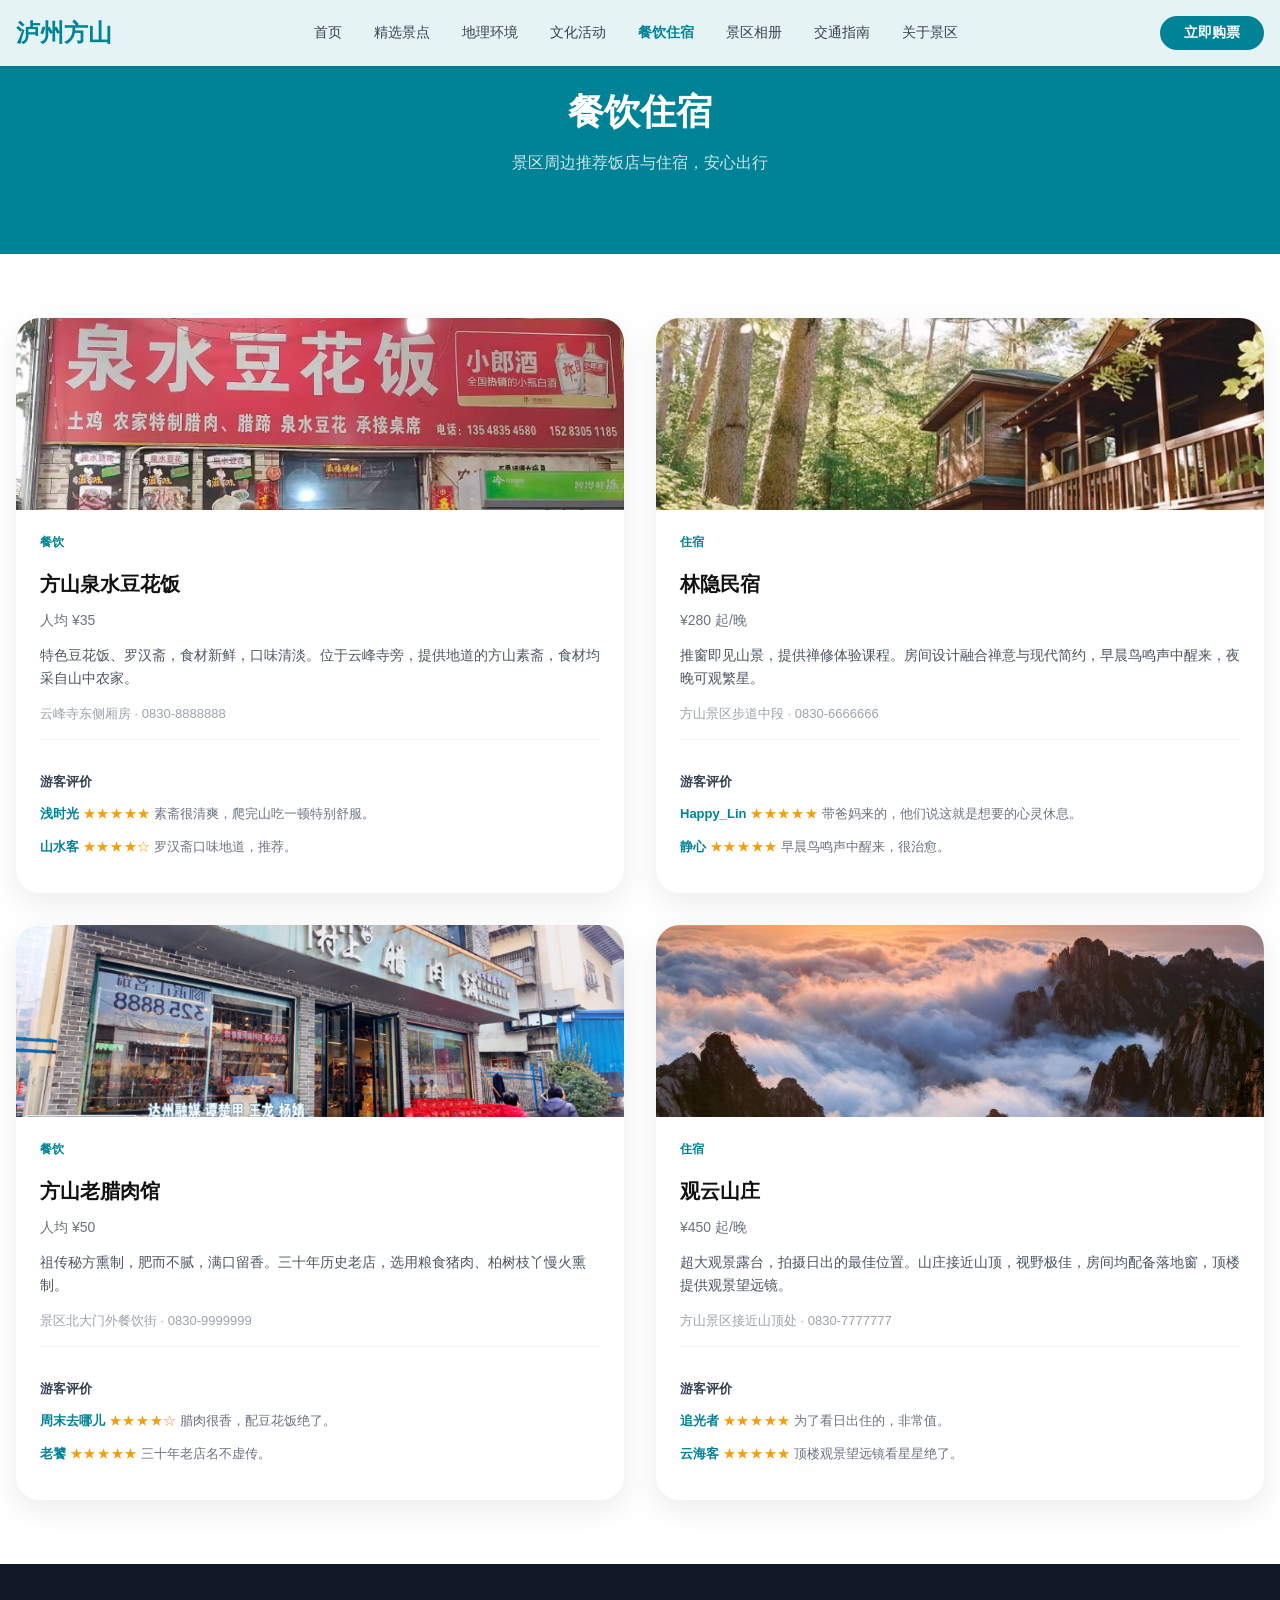
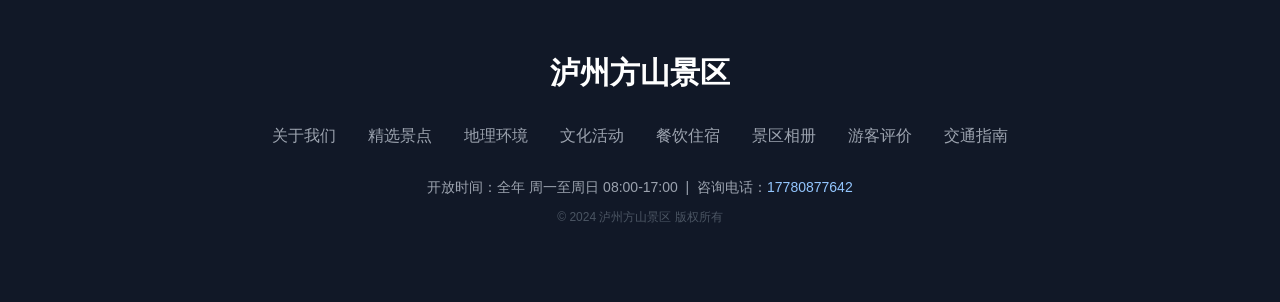
==== canyin.html @ 8b6f4e0c "first" ====
<!DOCTYPE html>
<html lang="zh-CN">

<head>
    <meta charset="UTF-8">
    <meta name="viewport" content="width=device-width, initial-scale=1.0">
    <title>餐饮住宿 - 泸州方山景区</title>
    <link rel="stylesheet" href="css/main.css">
    <link rel="stylesheet" href="css/com.css">
</head>

<body>
    <nav class="nav">
        <div class="nav-inner">
            <a href="index.html" class="nav-logo">泸州方山</a>
            <div class="nav-links">
                <a href="index.html">首页</a>
                <a href="jingdian.html">精选景点</a>
                <a href="dili.html">地理环境</a>
                <a href="wenhuahuodong.html">文化活动</a>
                <a href="canyin.html" class="active">餐饮住宿</a>
                <a href="tuji.html">景区相册</a>
                <a href="jiaotong.html">交通指南</a>
                <a href="guanyu.html">关于景区</a>
            </div>
            <a href="guanyu.html" class="nav-cta">立即购票</a>
        </div>
    </nav>
    <header class="page-header">
        <h1>餐饮住宿</h1>
        <p>景区周边推荐饭店与住宿，安心出行</p>
    </header>
    <section class="section">
        <div class="food-grid">
            <article class="food-card">
                <div class="food-card-image"><img src="img/quanshui-douhuafan.jpg" alt="泉水豆花饭"></div>
                <div class="food-card-body">
                    <div class="food-card-type">餐饮</div>
                    <h3>方山泉水豆花饭</h3>
                    <p class="food-card-price">人均 ¥35</p>
                    <p class="food-card-desc">特色豆花饭、罗汉斋，食材新鲜，口味清淡。位于云峰寺旁，提供地道的方山素斋，食材均采自山中农家。</p>
                    <p class="food-card-loc">云峰寺东侧厢房 · 0830-8888888</p>
                    <div class="food-reviews">
                        <h4>游客评价</h4>
                        <p class="review-snippet"><span class="user">浅时光</span> <span class="stars">★★★★★</span>
                            素斋很清爽，爬完山吃一顿特别舒服。</p>
                        <p class="review-snippet"><span class="user">山水客</span> <span class="stars">★★★★☆</span>
                            罗汉斋口味地道，推荐。</p>
                    </div>
                </div>
            </article>
            <article class="food-card">
                <div class="food-card-image"><img src="img/minsu.png" alt="林隐民宿"></div>
                <div class="food-card-body">
                    <div class="food-card-type">住宿</div>
                    <h3>林隐民宿</h3>
                    <p class="food-card-price">¥280 起/晚</p>
                    <p class="food-card-desc">推窗即见山景，提供禅修体验课程。房间设计融合禅意与现代简约，早晨鸟鸣声中醒来，夜晚可观繁星。</p>
                    <p class="food-card-loc">方山景区步道中段 · 0830-6666666</p>
                    <div class="food-reviews">
                        <h4>游客评价</h4>
                        <p class="review-snippet"><span class="user">Happy_Lin</span> <span class="stars">★★★★★</span>
                            带爸妈来的，他们说这就是想要的心灵休息。</p>
                        <p class="review-snippet"><span class="user">静心</span> <span class="stars">★★★★★</span>
                            早晨鸟鸣声中醒来，很治愈。</p>
                    </div>
                </div>
            </article>
            <article class="food-card">
                <div class="food-card-image"><img src="img/larouguan.png" alt="方山老腊肉馆"></div>
                <div class="food-card-body">
                    <div class="food-card-type">餐饮</div>
                    <h3>方山老腊肉馆</h3>
                    <p class="food-card-price">人均 ¥50</p>
                    <p class="food-card-desc">祖传秘方熏制，肥而不腻，满口留香。三十年历史老店，选用粮食猪肉、柏树枝丫慢火熏制。</p>
                    <p class="food-card-loc">景区北大门外餐饮街 · 0830-9999999</p>
                    <div class="food-reviews">
                        <h4>游客评价</h4>
                        <p class="review-snippet"><span class="user">周末去哪儿</span> <span class="stars">★★★★☆</span>
                            腊肉很香，配豆花饭绝了。</p>
                        <p class="review-snippet"><span class="user">老饕</span> <span class="stars">★★★★★</span>
                            三十年老店名不虚传。</p>
                    </div>
                </div>
            </article>
            <article class="food-card">
                <div class="food-card-image"><img src="img/guanyu-banner.jpg" alt="观云山庄"></div>
                <div class="food-card-body">
                    <div class="food-card-type">住宿</div>
                    <h3>观云山庄</h3>
                    <p class="food-card-price">¥450 起/晚</p>
                    <p class="food-card-desc">超大观景露台，拍摄日出的最佳位置。山庄接近山顶，视野极佳，房间均配备落地窗，顶楼提供观景望远镜。</p>
                    <p class="food-card-loc">方山景区接近山顶处 · 0830-7777777</p>
                    <div class="food-reviews">
                        <h4>游客评价</h4>
                        <p class="review-snippet"><span class="user">追光者</span> <span class="stars">★★★★★</span>
                            为了看日出住的，非常值。</p>
                        <p class="review-snippet"><span class="user">云海客</span> <span class="stars">★★★★★</span>
                            顶楼观景望远镜看星星绝了。</p>
                    </div>
                </div>
            </article>
        </div>
    </section>
    <footer class="footer">
        <div>
            <h2>泸州方山景区</h2>
            <div class="footer-links">
                <a href="guanyu.html">关于我们</a>
                <a href="jingdian.html">精选景点</a>
                <a href="dili.html">地理环境</a>
                <a href="wenhuahuodong.html">文化活动</a>
                <a href="canyin.html">餐饮住宿</a>
                <a href="tuji.html">景区相册</a>
                <a href="index.html#pingjia">游客评价</a>
                <a href="jiaotong.html">交通指南</a>
            </div>
            <p class="footer-info">开放时间：全年 周一至周日 08:00-17:00 &nbsp;|&nbsp; 咨询电话：<a
                    href="tel:17780877642">17780877642</a></p>
            <p class="footer-copy">&copy; 2024 泸州方山景区 版权所有</p>
        </div>
    </footer>
    <script src="js/main.js"></script>
</body>

</html>
---- css/main.css ----
/* Layout & components - 泸州方山景区 */
:root {
    --river-blue: #008397;
    --max-width: 80rem;
    --spacing: 1rem;
}

* {
    box-sizing: border-box;
}

body {
    margin: 0;
    font-family: 'Noto Sans SC', -apple-system, sans-serif;
    color: #111;
    background: #fff;
}

/* ----- Nav ----- */
.nav {
    position: fixed;
    top: 0;
    left: 0;
    right: 0;
    z-index: 50;
    background: rgba(255,255,255,0.9);
    backdrop-filter: blur(8px);
    box-shadow: 0 1px 3px rgba(0,0,0,0.08);
    padding: 1rem 0;
}

.nav-inner {
    max-width: var(--max-width);
    margin: 0 auto;
    padding: 0 var(--spacing);
    display: flex;
    justify-content: space-between;
    align-items: center;
}

.nav-logo {
    font-size: 1.5rem;
    font-weight: 700;
    color: var(--river-blue);
    text-decoration: none;
}

.nav-links {
    display: none;
}

@media (min-width: 768px) {
    .nav-links {
        display: flex;
        gap: 2rem;
        font-size: 0.875rem;
        font-weight: 500;
    }
    .nav-links a {
        color: #374151;
        text-decoration: none;
    }
    .nav-links a:hover,
    .nav-links a.active {
        color: var(--river-blue);
        font-weight: 700;
    }
}

.nav-cta {
    background: var(--river-blue);
    color: #fff;
    padding: 0.5rem 1.5rem;
    border-radius: 9999px;
    font-size: 0.875rem;
    font-weight: 700;
    text-decoration: none;
}

/* ----- Banner (index) ----- */
.banner {
    min-height: 100vh;
    position: relative;
    display: flex;
    align-items: center;
    justify-content: center;
    overflow: hidden;
}

.banner img {
    position: absolute;
    inset: 0;
    width: 100%;
    height: 100%;
    object-fit: cover;
}

.banner-overlay {
    position: absolute;
    inset: 0;
    background: rgba(0,0,0,0.4);
}

.banner-content {
    position: relative;
    z-index: 10;
    text-align: center;
    color: #fff;
    padding: var(--spacing);
}

.banner h1 {
    font-size: clamp(2rem, 5vw, 4rem);
    font-weight: 700;
    margin-bottom: 1.5rem;
}

.banner p {
    font-size: 1.25rem;
    opacity: 0.9;
    margin-bottom: 2.5rem;
}

.banner-btns {
    display: flex;
    flex-wrap: wrap;
    justify-content: center;
    gap: 1rem;
}

.btn-primary {
    background: #fff;
    color: var(--river-blue);
    padding: 0.75rem 2rem;
    border-radius: 9999px;
    font-weight: 700;
    text-decoration: none;
    transition: transform 0.2s;
}

.btn-primary:hover {
    transform: scale(1.05);
}

.btn-outline {
    border: 2px solid #fff;
    color: #fff;
    padding: 0.75rem 2rem;
    border-radius: 9999px;
    font-weight: 700;
    text-decoration: none;
    transition: background 0.2s, color 0.2s;
}

.btn-outline:hover {
    background: #fff;
    color: var(--river-blue);
}

/* ----- Content section ----- */
.section {
    max-width: var(--max-width);
    margin: 0 auto;
    padding: 4rem var(--spacing);
}

.cards {
    display: grid;
    grid-template-columns: 1fr;
    gap: 2rem;
}

@media (min-width: 768px) {
    .cards {
        grid-template-columns: repeat(3, 1fr);
    }
}

.card {
    cursor: pointer;
}

.card-image {
    display: block;
    height: 16rem;
    border-radius: 1.5rem;
    overflow: hidden;
    margin-bottom: 1.5rem;
    box-shadow: 0 10px 15px -3px rgba(0,0,0,0.1);
    text-decoration: none;
}

.card-image img {
    width: 100%;
    height: 100%;
    object-fit: cover;
    transition: transform 0.5s;
}

.card:hover .card-image img {
    transform: scale(1.1);
}

.card h3 {
    font-size: 1.5rem;
    font-weight: 700;
    margin-bottom: 0.5rem;
}

.card-desc {
    color: #6b7280;
    font-size: 0.875rem;
}

.card-link {
    margin-top: 1rem;
    display: inline-block;
    color: var(--river-blue);
    font-weight: 700;
    text-decoration: none;
}

/* ----- Footer ----- */
.footer {
    background: #111827;
    color: #fff;
    padding: 4rem var(--spacing);
    text-align: center;
}

.footer h2 {
    font-size: 1.875rem;
    font-weight: 700;
    margin-bottom: 2rem;
}

.footer-links {
    display: flex;
    justify-content: center;
    gap: 2rem;
    margin-bottom: 2rem;
}

.footer-links a {
    color: #9ca3af;
    text-decoration: none;
}

.footer-links a:hover {
    color: #fff;
}

.footer-info {
    font-size: 0.875rem;
    color: #9ca3af;
    margin-bottom: 0.5rem;
}

.footer-info a {
    color: #93c5fd;
    text-decoration: none;
}

.footer-info a:hover {
    text-decoration: underline;
}

.footer-copy {
    font-size: 0.75rem;
    color: #4b5563;
}

/* ----- Page header (page1) ----- */
.page-header {
    background: var(--river-blue);
    color: #fff;
    padding: 4rem var(--spacing);
    text-align: center;
}

.page-header h1 {
    font-size: 2.25rem;
    font-weight: 700;
    margin-bottom: 0.5rem;
}

.page-header p {
    opacity: 0.8;
}

/* ----- 图集 Gallery ----- */
.gallery-grid {
    display: grid;
    grid-template-columns: repeat(2, 1fr);
    gap: 1rem;
}

@media (min-width: 640px) {
    .gallery-grid {
        grid-template-columns: repeat(3, 1fr);
        gap: 1.25rem;
    }
}

@media (min-width: 1024px) {
    .gallery-grid {
        grid-template-columns: repeat(4, 1fr);
        gap: 1.5rem;
    }
}

.gallery-item {
    margin: 0;
    border-radius: 0.75rem;
    overflow: hidden;
    box-shadow: 0 4px 6px -1px rgba(0,0,0,0.1), 0 2px 4px -2px rgba(0,0,0,0.1);
}

.gallery-item img {
    width: 100%;
    height: 12rem;
    object-fit: cover;
    display: block;
}

.gallery-item:hover img {
    transform: scale(1.05);
}

.gallery-item img {
    transition: transform 0.3s ease;
}

/* ----- Page1: 景点分类 ----- */
.filters {
    display: flex;
    gap: 1rem;
    margin-bottom: 2rem;
    overflow-x: auto;
    padding-bottom: 1rem;
}

.filters button {
    flex-shrink: 0;
    padding: 0.5rem 1.5rem;
    border-radius: 9999px;
    border: none;
    font-size: 0.875rem;
    cursor: pointer;
    white-space: nowrap;
}

.filters button.active {
    background: var(--river-blue);
    color: #fff;
}

.filters button:not(.active) {
    background: #f3f4f6;
    color: #4b5563;
}

.attraction-grid {
    display: grid;
    grid-template-columns: 1fr;
    gap: 2rem;
}

@media (min-width: 768px) {
    .attraction-grid {
        grid-template-columns: repeat(2, 1fr);
    }
}

@media (min-width: 1024px) {
    .attraction-grid {
        grid-template-columns: repeat(4, 1fr);
    }
}

.attraction-item {
    display: block;
    text-decoration: none;
    color: inherit;
}

.attraction-item .thumb {
    height: 12rem;
    border-radius: 1rem;
    overflow: hidden;
    margin-bottom: 0.5rem;
}

.attraction-item .thumb img {
    width: 100%;
    height: 100%;
    object-fit: cover;
    transition: transform 0.5s;
}

.attraction-item:hover .thumb img {
    transform: scale(1.1);
}

.attraction-item .tag {
    font-size: 0.75rem;
    color: var(--river-blue);
    font-weight: 700;
}

.attraction-item h3 {
    font-size: 1.125rem;
    font-weight: 700;
}

/* ----- Page2: 关于景区 ----- */
.about-card {
    max-width: 64rem;
    margin: 2rem auto;
    background: #fff;
    box-shadow: 0 25px 50px -12px rgba(0,0,0,0.25);
    border-radius: 3rem;
    overflow: hidden;
}

.about-banner {
    position: relative;
    height: 24rem;
}

.about-banner img {
    width: 100%;
    height: 100%;
    object-fit: cover;
}

.about-banner-overlay {
    position: absolute;
    inset: 0;
    background: rgba(0,0,0,0.3);
    display: flex;
    align-items: center;
    justify-content: center;
}

.about-banner h1 {
    font-size: 3rem;
    font-weight: 700;
    color: #fff;
}

.about-body {
    padding: 4rem;
}

.about-body h2 {
    font-size: 1.875rem;
    font-weight: 700;
    margin-bottom: 2rem;
}

.about-body .intro {
    color: #4b5563;
    line-height: 1.75;
    font-size: 1.125rem;
    margin-bottom: 1.5rem;
}

.about-info {
    margin-top: 1.5rem;
    padding: 1.25rem 1.5rem;
    background: #f0f9ff;
    border-radius: 0.75rem;
    border-left: 4px solid var(--river-blue);
}

.about-info p {
    margin: 0.5rem 0;
    color: #1e293b;
}

.about-info a {
    color: var(--river-blue);
    text-decoration: none;
    font-weight: 600;
}

.about-info a:hover {
    text-decoration: underline;
}

.stats {
    margin-top: 2rem;
    display: grid;
    grid-template-columns: repeat(2, 1fr);
    gap: 2rem;
}

@media (min-width: 768px) {
    .stats {
        grid-template-columns: repeat(4, 1fr);
    }
}

.stat {
    text-align: center;
}

.stat-value {
    font-size: 2.25rem;
    font-weight: 700;
    color: var(--river-blue);
    margin-bottom: 0.25rem;
}

.stat-label {
    font-size: 0.875rem;
    color: #9ca3af;
}

.about-back {
    margin-top: 2rem;
    text-align: center;
}

.btn-secondary {
    display: inline-block;
    background: #f3f4f6;
    color: #4b5563;
    padding: 1rem 2.5rem;
    border-radius: 9999px;
    font-weight: 700;
    text-decoration: none;
}

.btn-secondary:hover {
    background: #e5e7eb;
}

/* ----- Page3: 景点详情 ----- */
.detail-header {
    background: #fff;
    box-shadow: 0 1px 3px rgba(0,0,0,0.08);
    padding: 1rem;
    position: sticky;
    top: 3.25rem;
    z-index: 40;
}

.detail-header-inner {
    max-width: var(--max-width);
    margin: 0 auto;
    display: flex;
    align-items: center;
    gap: 1rem;
}

.detail-back {
    padding: 0.5rem;
    border-radius: 9999px;
    text-decoration: none;
    color: #374151;
}

.detail-back:hover {
    background: #f3f4f6;
}

.detail-main {
    max-width: 56rem;
    margin: 2rem auto;
    padding: 0 var(--spacing);
}

.detail-card {
    background: #fff;
    border-radius: 1.5rem;
    overflow: hidden;
    box-shadow: 0 25px 50px -12px rgba(0,0,0,0.25);
}

.detail-card img {
    width: 100%;
    height: 24rem;
    object-fit: cover;
}

.detail-content {
    padding: 2.5rem;
}

.detail-badge {
    display: inline-block;
    background: #ffedd5;
    color: #c2410c;
    padding: 0.25rem 1rem;
    border-radius: 9999px;
    font-size: 0.75rem;
    font-weight: 700;
    margin-bottom: 1rem;
}

.detail-content h2 {
    font-size: 2.25rem;
    font-weight: 700;
    margin-bottom: 1.5rem;
}

.detail-content .prose {
    color: #4b5563;
    line-height: 1.75;
}

.detail-content .prose p {
    margin-bottom: 1.5rem;
}

.detail-content h3 {
    font-size: 1.5rem;
    font-weight: 700;
    color: #111;
    margin-top: 2rem;
    margin-bottom: 0.5rem;
}

.detail-content ul {
    list-style: disc;
    padding-left: 1.25rem;
}

.detail-content li {
    margin-bottom: 0.5rem;
}

.detail-actions {
    margin-top: 2rem;
    display: flex;
    gap: 1rem;
}

.detail-actions .btn-primary {
    flex: 1;
    text-align: center;
    padding: 1rem;
    font-size: 1.125rem;
    border: none;
    cursor: pointer;
    box-shadow: 0 10px 15px -3px rgba(0,0,0,0.1);
}

.detail-actions .btn-icon {
    padding: 1rem;
    border: 1px solid #e5e7eb;
    border-radius: 1rem;
    background: #fff;
    color: #9ca3af;
    cursor: pointer;
}

.detail-reviews {
    margin-top: 2rem;
    padding-top: 1.5rem;
    border-top: 1px solid #e5e7eb;
}

.detail-reviews h3 {
    font-size: 1.125rem;
    font-weight: 700;
    margin-bottom: 1rem;
}

.detail-reviews .review-snippet {
    font-size: 0.875rem;
    color: #4b5563;
    line-height: 1.5;
    margin-bottom: 0.75rem;
}

.detail-reviews .review-snippet .user {
    color: var(--river-blue);
    font-weight: 600;
}

/* ----- 餐饮住宿 ----- */
.food-grid {
    display: grid;
    grid-template-columns: 1fr;
    gap: 2rem;
}

@media (min-width: 768px) {
    .food-grid {
        grid-template-columns: repeat(2, 1fr);
    }
}

.food-card {
    background: #fff;
    border-radius: 1.5rem;
    overflow: hidden;
    box-shadow: 0 10px 30px rgba(0,0,0,0.08);
    display: flex;
    flex-direction: column;
}

.food-card-image {
    height: 12rem;
    overflow: hidden;
}

.food-card-image img {
    width: 100%;
    height: 100%;
    object-fit: cover;
}

.food-card-body {
    padding: 1.5rem;
    flex: 1;
}

.food-card-type {
    font-size: 0.75rem;
    color: var(--river-blue);
    font-weight: 700;
    margin-bottom: 0.25rem;
}

.food-card h3 {
    font-size: 1.25rem;
    font-weight: 700;
    margin-bottom: 0.5rem;
}

.food-card-price {
    color: #6b7280;
    font-size: 0.875rem;
    margin-bottom: 0.5rem;
}

.food-card-desc {
    color: #4b5563;
    font-size: 0.875rem;
    line-height: 1.6;
    margin-bottom: 1rem;
}

.food-card-loc {
    font-size: 0.8125rem;
    color: #9ca3af;
    margin-bottom: 1rem;
}

.food-reviews {
    border-top: 1px solid #f3f4f6;
    padding-top: 1rem;
}

.food-reviews h4 {
    font-size: 0.8125rem;
    font-weight: 700;
    color: #374151;
    margin-bottom: 0.5rem;
}

.review-snippet {
    font-size: 0.8125rem;
    color: #6b7280;
    line-height: 1.5;
}

.review-snippet .user {
    color: var(--river-blue);
    font-weight: 600;
}

.stars {
    color: #f59e0b;
    letter-spacing: 0.05em;
}

/* ----- 游客评价 ----- */
.review-list {
    max-width: 56rem;
    margin: 0 auto;
}

.review-card {
    background: #fff;
    border-radius: 1rem;
    padding: 1.5rem;
    margin-bottom: 1rem;
    box-shadow: 0 4px 6px -1px rgba(0,0,0,0.06);
}

.review-card-header {
    display: flex;
    align-items: center;
    gap: 0.75rem;
    margin-bottom: 0.75rem;
}

.review-avatar {
    width: 2.5rem;
    height: 2.5rem;
    border-radius: 9999px;
    background: #e5e7eb;
    object-fit: cover;
}

.review-meta {
    flex: 1;
}

.review-user {
    font-weight: 700;
    color: #111;
}

.review-date {
    font-size: 0.8125rem;
    color: #9ca3af;
}

.review-content {
    color: #4b5563;
    line-height: 1.6;
    margin-bottom: 0.75rem;
}

.review-link {
    font-size: 0.875rem;
}

.review-link a {
    color: var(--river-blue);
    font-weight: 600;
    text-decoration: none;
}

.review-link a:hover {
    text-decoration: underline;
}

/* ----- 交通指南 ----- */
.traffic-section {
    max-width: 48rem;
    margin: 0 auto;
}

.traffic-intro {
    text-align: center;
    color: #4b5563;
    margin-bottom: 2rem;
    line-height: 1.6;
}

.route-card {
    background: #fff;
    border-radius: 1rem;
    padding: 1.5rem;
    margin-bottom: 1.25rem;
    box-shadow: 0 4px 6px -1px rgba(0,0,0,0.06);
    border-left: 4px solid var(--river-blue);
}

.route-card h3 {
    font-size: 1.125rem;
    font-weight: 700;
    margin-bottom: 0.75rem;
    color: #111;
}

.route-card .route-label {
    font-size: 0.75rem;
    color: var(--river-blue);
    font-weight: 700;
    margin-bottom: 0.25rem;
}

.route-steps {
    list-style: none;
    padding: 0;
    margin: 0;
}

.route-steps li {
    position: relative;
    padding-left: 1.25rem;
    margin-bottom: 0.5rem;
    color: #4b5563;
    line-height: 1.5;
}

.route-steps li::before {
    content: '';
    position: absolute;
    left: 0;
    top: 0.5em;
    width: 6px;
    height: 6px;
    border-radius: 50%;
    background: var(--river-blue);
}

.route-steps li strong {
    color: #111;
}

/* ----- 地理环境 / 自然资源 / 经典景点详述（长文内容页）----- */
.content-page {
    max-width: 56rem;
    margin: 0 auto;
    padding: 2rem var(--spacing) 4rem;
}

.content-page .page-header {
    margin-bottom: 0;
}

.content-section {
    margin-bottom: 3rem;
}

.content-section h2 {
    font-size: 1.5rem;
    font-weight: 700;
    color: #111;
    margin-bottom: 1rem;
    padding-bottom: 0.5rem;
    border-bottom: 2px solid var(--river-blue);
}

.content-section .prose {
    color: #4b5563;
    line-height: 1.8;
    font-size: 1rem;
}

.content-section .prose p {
    margin-bottom: 1rem;
}

.content-figure {
    margin: 1.5rem 0;
    border-radius: 1rem;
    overflow: hidden;
    box-shadow: 0 10px 25px rgba(0,0,0,0.08);
}

.content-figure img {
    width: 100%;
    height: auto;
    display: block;
}

.content-figure figcaption {
    padding: 0.75rem 1rem;
    font-size: 0.875rem;
    color: #6b7280;
    background: #f9fafb;
}

.content-section h3 {
    font-size: 1.25rem;
    font-weight: 700;
    color: #111;
    margin-top: 1.5rem;
    margin-bottom: 0.5rem;
}

.content-section h4 {
    font-size: 1.0625rem;
    font-weight: 600;
    color: #374151;
    margin-top: 1rem;
    margin-bottom: 0.25rem;
}
---- css/com.css ----
/* Common Styles（变量与布局见 main.css） */
body {
    font-family: 'Noto Sans SC', sans-serif;
}

.animate-fade-in-up {
    animation: fadeInUp 0.6s ease-out forwards;
}

@keyframes fadeInUp {
    from {
        opacity: 0;
        transform: translateY(20px);
    }
    to {
        opacity: 1;
        transform: translateY(0);
    }
}

.hide-scrollbar::-webkit-scrollbar {
    display: none;
}
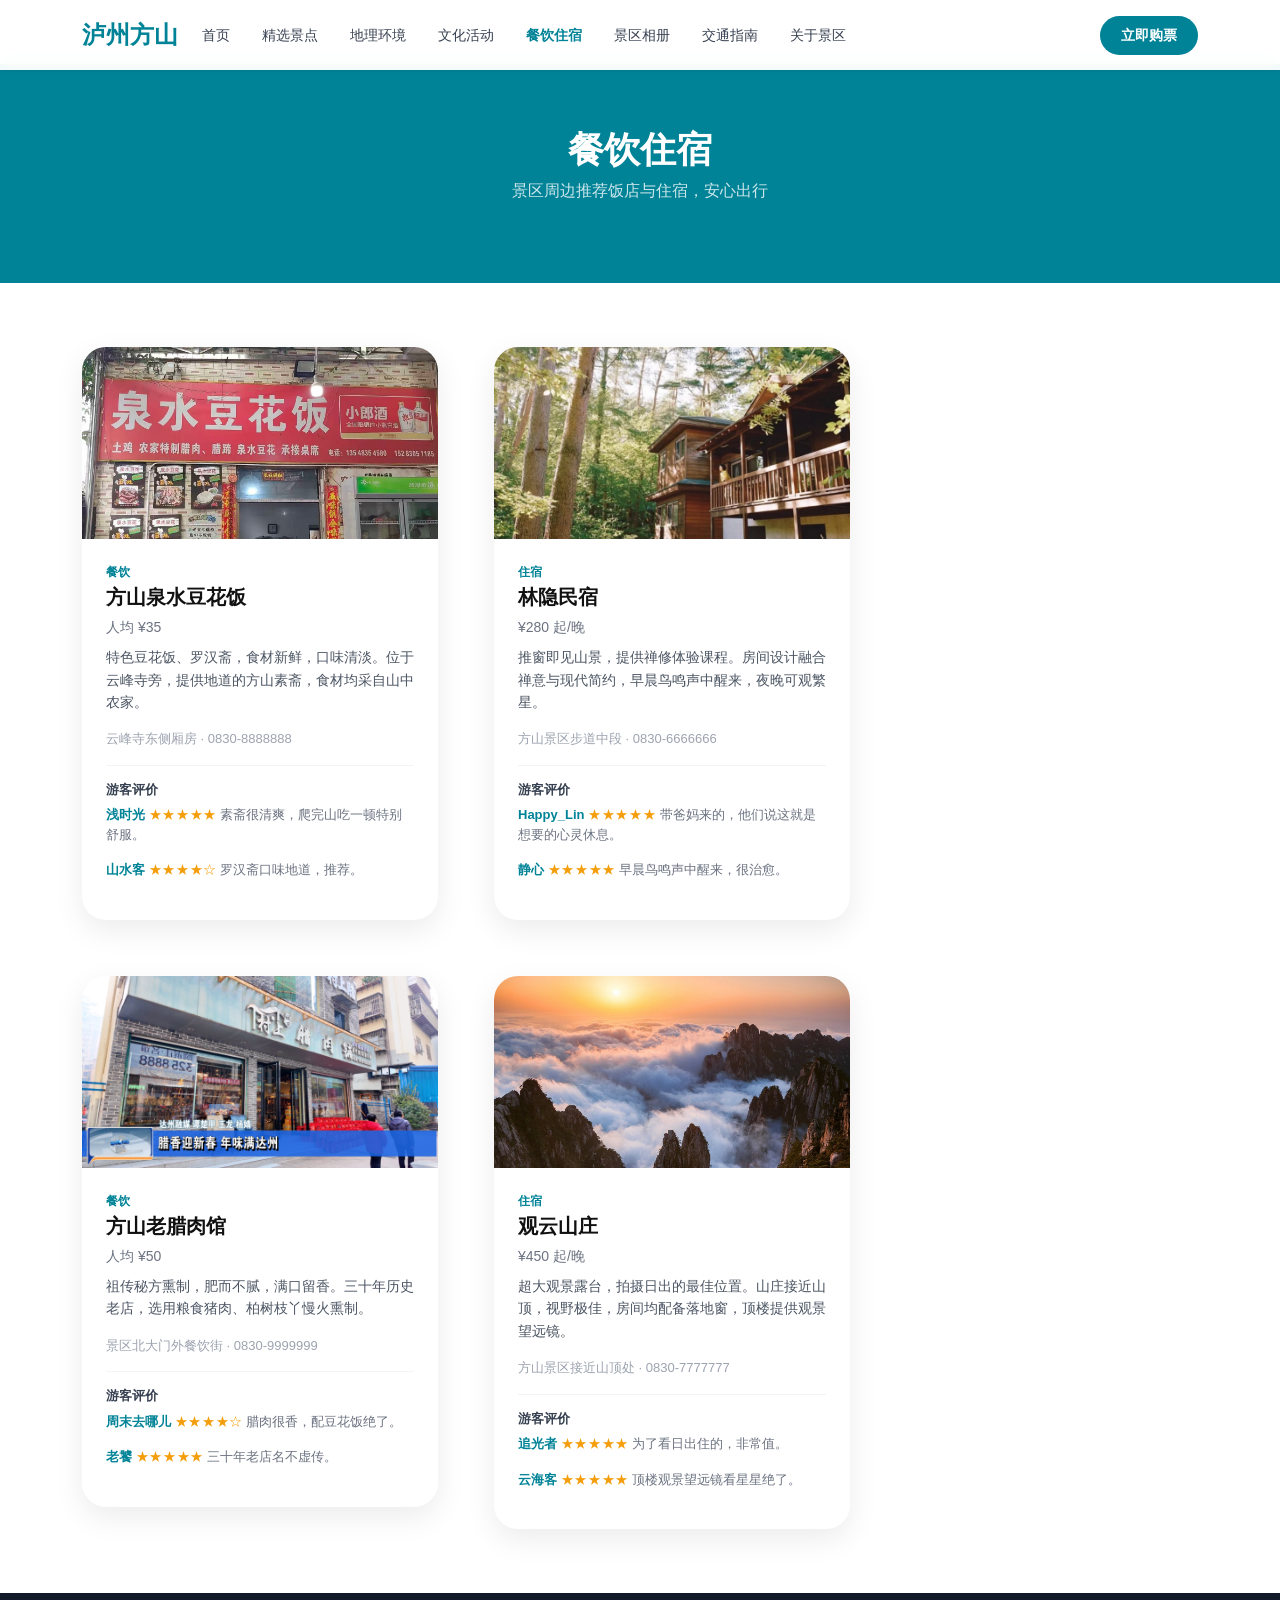
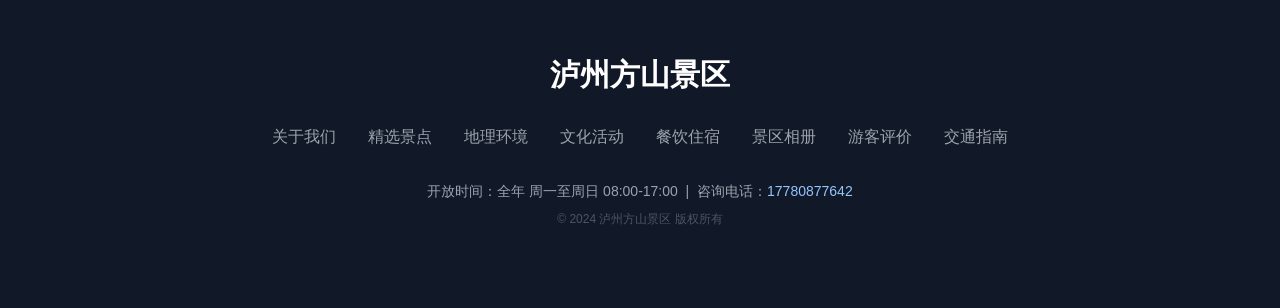
==== commit 778c186f: "bootstrap" ====
--- a/canyin.html
+++ b/canyin.html
@@ -5,25 +5,32 @@
     <meta charset="UTF-8">
     <meta name="viewport" content="width=device-width, initial-scale=1.0">
     <title>餐饮住宿 - 泸州方山景区</title>
+    <link href="https://cdn.jsdelivr.net/npm/bootstrap@5.3.2/dist/css/bootstrap.min.css" rel="stylesheet">
     <link rel="stylesheet" href="css/main.css">
     <link rel="stylesheet" href="css/com.css">
+    <link rel="stylesheet" href="css/bootstrap-override.css">
 </head>
 
 <body>
-    <nav class="nav">
-        <div class="nav-inner">
-            <a href="index.html" class="nav-logo">泸州方山</a>
-            <div class="nav-links">
-                <a href="index.html">首页</a>
-                <a href="jingdian.html">精选景点</a>
-                <a href="dili.html">地理环境</a>
-                <a href="wenhuahuodong.html">文化活动</a>
-                <a href="canyin.html" class="active">餐饮住宿</a>
-                <a href="tuji.html">景区相册</a>
-                <a href="jiaotong.html">交通指南</a>
-                <a href="guanyu.html">关于景区</a>
+    <nav class="navbar navbar-expand-lg navbar-light fixed-top navbar-scenic">
+        <div class="container">
+            <a class="navbar-brand" href="index.html">泸州方山</a>
+            <button class="navbar-toggler" type="button" data-bs-toggle="collapse" data-bs-target="#navbarMain" aria-controls="navbarMain" aria-expanded="false" aria-label="展开菜单">
+                <span class="navbar-toggler-icon"></span>
+            </button>
+            <div class="collapse navbar-collapse" id="navbarMain">
+                <ul class="navbar-nav me-auto mb-2 mb-lg-0 gap-lg-3">
+                    <li class="nav-item"><a class="nav-link" href="index.html">首页</a></li>
+                    <li class="nav-item"><a class="nav-link" href="jingdian.html">精选景点</a></li>
+                    <li class="nav-item"><a class="nav-link" href="dili.html">地理环境</a></li>
+                    <li class="nav-item"><a class="nav-link" href="wenhuahuodong.html">文化活动</a></li>
+                    <li class="nav-item"><a class="nav-link active" href="canyin.html">餐饮住宿</a></li>
+                    <li class="nav-item"><a class="nav-link" href="tuji.html">景区相册</a></li>
+                    <li class="nav-item"><a class="nav-link" href="jiaotong.html">交通指南</a></li>
+                    <li class="nav-item"><a class="nav-link" href="guanyu.html">关于景区</a></li>
+                </ul>
+                <a href="guanyu.html" class="btn btn-cta">立即购票</a>
             </div>
-            <a href="guanyu.html" class="nav-cta">立即购票</a>
         </div>
     </nav>
     <header class="page-header">
@@ -31,8 +38,9 @@
         <p>景区周边推荐饭店与住宿，安心出行</p>
     </header>
     <section class="section">
-        <div class="food-grid">
-            <article class="food-card">
+        <div class="container">
+        <div class="row g-4 food-grid">
+            <div class="col-12 col-md-6 col-lg-4"><article class="food-card">
                 <div class="food-card-image"><img src="img/quanshui-douhuafan.jpg" alt="泉水豆花饭"></div>
                 <div class="food-card-body">
                     <div class="food-card-type">餐饮</div>
@@ -48,8 +56,8 @@
                             罗汉斋口味地道，推荐。</p>
                     </div>
                 </div>
-            </article>
-            <article class="food-card">
+            </article></div>
+            <div class="col-12 col-md-6 col-lg-4"><article class="food-card">
                 <div class="food-card-image"><img src="img/minsu.png" alt="林隐民宿"></div>
                 <div class="food-card-body">
                     <div class="food-card-type">住宿</div>
@@ -65,8 +73,8 @@
                             早晨鸟鸣声中醒来，很治愈。</p>
                     </div>
                 </div>
-            </article>
-            <article class="food-card">
+            </article></div>
+            <div class="col-12 col-md-6 col-lg-4"><article class="food-card">
                 <div class="food-card-image"><img src="img/larouguan.png" alt="方山老腊肉馆"></div>
                 <div class="food-card-body">
                     <div class="food-card-type">餐饮</div>
@@ -82,8 +90,8 @@
                             三十年老店名不虚传。</p>
                     </div>
                 </div>
-            </article>
-            <article class="food-card">
+            </article></div>
+            <div class="col-12 col-md-6 col-lg-4"><article class="food-card">
                 <div class="food-card-image"><img src="img/guanyu-banner.jpg" alt="观云山庄"></div>
                 <div class="food-card-body">
                     <div class="food-card-type">住宿</div>
@@ -99,11 +107,12 @@
                             顶楼观景望远镜看星星绝了。</p>
                     </div>
                 </div>
-            </article>
+            </article></div>
+        </div>
         </div>
     </section>
     <footer class="footer">
-        <div>
+        <div class="container">
             <h2>泸州方山景区</h2>
             <div class="footer-links">
                 <a href="guanyu.html">关于我们</a>
@@ -120,6 +129,7 @@
             <p class="footer-copy">&copy; 2024 泸州方山景区 版权所有</p>
         </div>
     </footer>
+    <script src="https://cdn.jsdelivr.net/npm/bootstrap@5.3.2/dist/js/bootstrap.bundle.min.js"></script>
     <script src="js/main.js"></script>
 </body>
 
--- a/css/main.css
+++ b/css/main.css
@@ -16,7 +16,7 @@
     background: #fff;
 }
 
-/* ----- Nav ----- */
+/* ----- Nav（已由 Bootstrap navbar 替代，保留兼容） ----- */
 .nav {
     position: fixed;
     top: 0;
